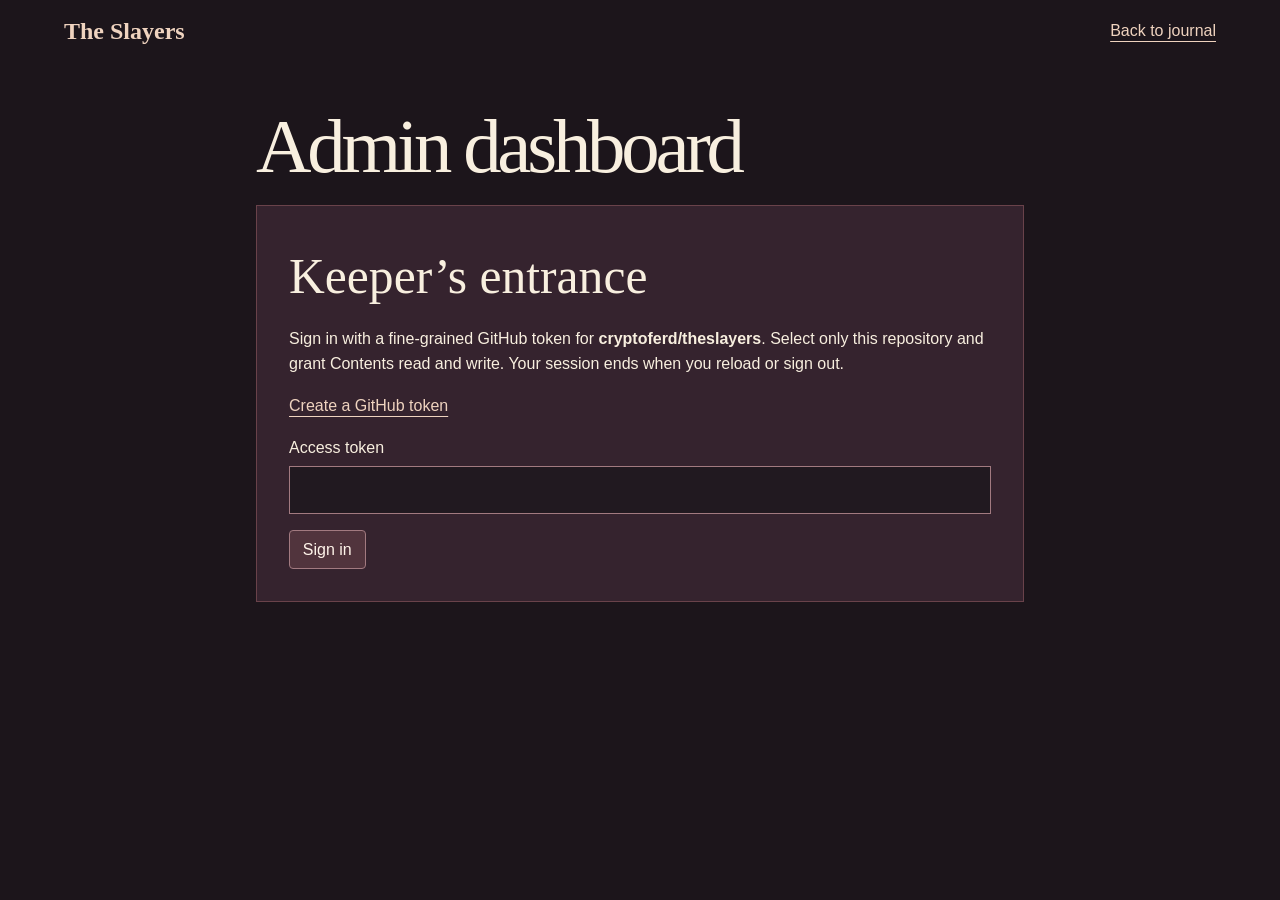
==== admin/index.html @ cf32193b "Add GitHub-authenticated journal publishing dashboard" ====
<!doctype html>
<html lang="en"><head>
<meta charset="utf-8"><meta name="viewport" content="width=device-width,initial-scale=1">
<meta http-equiv="Content-Security-Policy" content="default-src 'self'; script-src 'self'; connect-src https://api.github.com; object-src 'none'; base-uri 'none'; form-action 'none'">
<title>Admin dashboard | The Slayers</title><link rel="stylesheet" href="../style.css">
<script src="admin.js" defer></script></head><body>
<header class="wrap"><a class="brand" href="../">The Slayers</a><a href="../">Back to journal</a></header>
<main class="wrap admin"><h1>Admin dashboard</h1>
<form id="login"><h2>Keeper’s entrance</h2>
<p>Sign in with a fine-grained GitHub token for <strong>cryptoferd/theslayers</strong>. Select only this repository and grant Contents read and write. Your session ends when you reload or sign out.</p>
<a href="https://github.com/settings/personal-access-tokens/new" target="_blank" rel="noreferrer">Create a GitHub token</a>
<label>Access token<input id="token" type="password" required autocomplete="off" spellcheck="false"></label>
<button>Sign in</button></form>
<div id="desk" hidden><p id="identity"></p><button id="logout">Sign out</button>
<form id="editor"><h2>New journal entry</h2>
<label>Publish to<select id="kind"><option value="blog">Field notes</option><option value="gallery">Trail photos</option></select></label>
<label>Title<input id="title" required maxlength="160"></label>
<label id="photoLabel" hidden>Photo URL (HTTPS)<input type="url" id="photo" placeholder="https://"></label>
<label><span id="bodyLabel">Post</span><textarea id="body" required rows="6" maxlength="20000"></textarea></label>
<button>Publish to site</button></form></div>
<p id="notice" role="status" aria-live="polite"></p></main></body></html>
---- style.css ----
:root { color-scheme: dark; font: 100%/1.6 "Segoe UI", sans-serif; background: #1c151b; color: #f8efdf; }
* { box-sizing: border-box; }
body { margin: 0; }
.wrap { width: min(90%, 72rem); margin-inline: auto; }
header, footer, nav, .controls { display: flex; align-items: center; flex-wrap: wrap; gap: 1rem; }
header, footer { justify-content: space-between; padding-block: 1.1rem; }
nav { gap: clamp(.8rem, 3vw, 2rem); }
a { color: #efd3bf; text-underline-offset: .3em; }
nav a, .brand { text-decoration: none; }
a:hover { text-decoration: underline; color: white; }
.brand { font: bold 1.5rem Georgia, serif; }
.hero { padding-block: clamp(4rem, 9vw, 8rem); background-color: #39202c; background-image: linear-gradient(90deg,rgba(36,16,25,.97),rgba(62,25,37,.8) 42%,rgba(48,26,53,.4)),url("forest.jpg"); background-position: center 53%; background-size: cover; border-block: 1px solid #65505a; }
h1, h2 { font-family: Georgia, serif; font-weight: normal; line-height: 1.08; }
h1 { margin: .15em 0; font-size: clamp(4rem, 10vw, 8rem); letter-spacing: -.055em; }
h2 { margin: .25em 0 .45em; font-size: clamp(2rem, 4vw, 3.1rem); }
.eyebrow { font-size: .88rem; letter-spacing: .14em; text-transform: uppercase; font-weight: 650; color: #efbda9; margin: 0; }
.intro { font-size: clamp(1rem, 2vw, 1.23rem); }
.progress, .journal { display: grid; grid-template-columns: 1fr 1fr; gap: clamp(1rem, 4vw, 4rem); margin-block: 2rem; }
section { scroll-margin-top: 1rem; }
.progress, .journal section { padding: clamp(1.25rem, 4vw, 3rem); }
.progress { align-items: center; background: #392128; border: 1px solid #69424a; }
.journal section { background: #302232; border-top: 2px solid #926477; }
.journal section:last-child { background: #312225; border-color: #ad705c; }
.journal p:last-child { color: #dfceca; max-width: 38ch; }
.stats { min-width: 0; }
img { max-width: 100%; height: auto; display: block; }
.controls { margin-block: .85rem .45rem; }
button { font: inherit; cursor: pointer; background: #51343d; color: #fff4ea; border: 1px solid #a27a80; border-radius: .25rem; padding: .35rem .8rem; }
small { font-size: .875rem; color: #e2ccc8; }
footer { border-top: 1px solid #604553; }
:focus-visible { outline: 3px solid #ffc9aa; outline-offset: 4px; }
@media (max-width: 44rem) { .progress, .journal { grid-template-columns: 1fr; } }
.admin { max-width: 48rem; padding-block: 2rem 4rem; }
.admin h1 { font-size: clamp(2.6rem, 6vw, 5rem); }
.admin form { background: #35232e; padding: clamp(1.2rem, 4vw, 2rem); margin-block: 1rem; border: 1px solid #69424a; }
.admin label { display: block; margin-block: 1rem; }
.admin [hidden] { display: none; }
.admin input, .admin select, .admin textarea { display: block; width: 100%; margin-top: .35rem; padding: .65rem; background: #211920; color: #fff4ea; border: 1px solid #a27a80; font: inherit; }
.admin button:disabled { opacity: .65; }
.journal article { border-top: 1px solid #755562; overflow-wrap: anywhere; }
.journal article p { white-space: pre-wrap; }
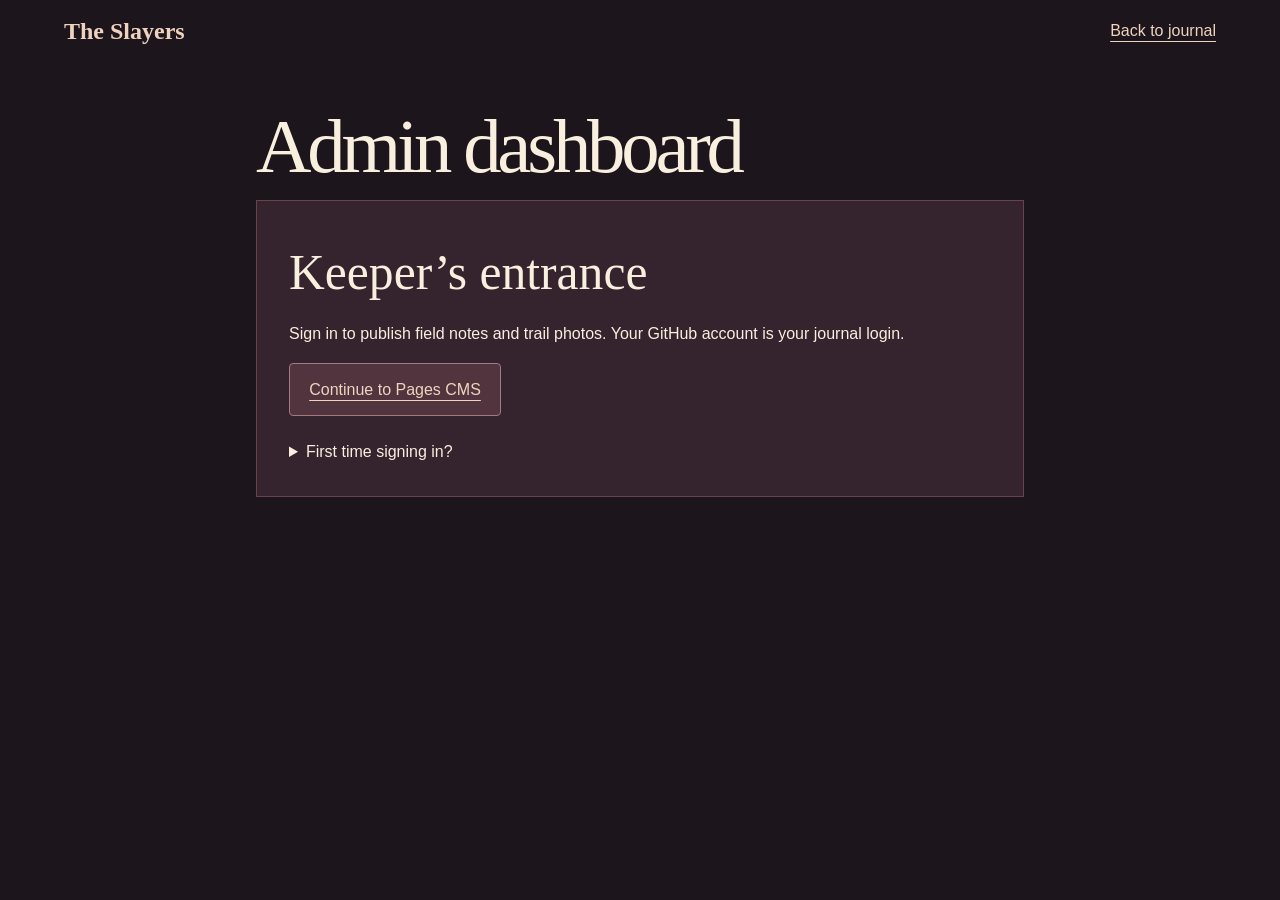
==== commit b8752078: "Use GitHub account sign-in for mobile journal editing" ====
--- a/admin/index.html
+++ b/admin/index.html
@@ -1,21 +1,17 @@
 <!doctype html>
-<html lang="en"><head>
-<meta charset="utf-8"><meta name="viewport" content="width=device-width,initial-scale=1">
-<meta http-equiv="Content-Security-Policy" content="default-src 'self'; script-src 'self'; connect-src https://api.github.com; object-src 'none'; base-uri 'none'; form-action 'none'">
-<title>Admin dashboard | The Slayers</title><link rel="stylesheet" href="../style.css">
-<script src="admin.js" defer></script></head><body>
+<html lang="en">
+<head>
+<meta charset="utf-8">
+<meta name="viewport" content="width=device-width,initial-scale=1">
+<title>Admin dashboard | The Slayers</title>
+<link rel="stylesheet" href="../style.css">
+</head>
+<body>
 <header class="wrap"><a class="brand" href="../">The Slayers</a><a href="../">Back to journal</a></header>
-<main class="wrap admin"><h1>Admin dashboard</h1>
-<form id="login"><h2>Keeper’s entrance</h2>
-<p>Sign in with a fine-grained GitHub token for <strong>cryptoferd/theslayers</strong>. Select only this repository and grant Contents read and write. Your session ends when you reload or sign out.</p>
-<a href="https://github.com/settings/personal-access-tokens/new" target="_blank" rel="noreferrer">Create a GitHub token</a>
-<label>Access token<input id="token" type="password" required autocomplete="off" spellcheck="false"></label>
-<button>Sign in</button></form>
-<div id="desk" hidden><p id="identity"></p><button id="logout">Sign out</button>
-<form id="editor"><h2>New journal entry</h2>
-<label>Publish to<select id="kind"><option value="blog">Field notes</option><option value="gallery">Trail photos</option></select></label>
-<label>Title<input id="title" required maxlength="160"></label>
-<label id="photoLabel" hidden>Photo URL (HTTPS)<input type="url" id="photo" placeholder="https://"></label>
-<label><span id="bodyLabel">Post</span><textarea id="body" required rows="6" maxlength="20000"></textarea></label>
-<button>Publish to site</button></form></div>
-<p id="notice" role="status" aria-live="polite"></p></main></body></html>
+<main class="wrap admin">
+<h1>Admin dashboard</h1>
+<section class="admin-login"><h2>Keeper’s entrance</h2>
+<p>Sign in to publish field notes and trail photos. Your GitHub account is your journal login.</p>
+<a class="login-link" href="https://app.pagescms.org/cryptoferd/theslayers/main">Continue to Pages CMS</a>
+<details><summary>First time signing in?</summary><p>Choose <strong>Sign in with GitHub</strong>. On GitHub, use the account that manages this site. When asked to install Pages CMS, choose <strong>Only select repositories</strong> and select <strong>theslayers</strong>. Open the journal editor to add your entry.</p></details>
+</section></main></body></html>
--- a/style.css
+++ b/style.css
@@ -39,3 +39,7 @@
 .admin button:disabled { opacity: .65; }
 .journal article { border-top: 1px solid #755562; overflow-wrap: anywhere; }
 .journal article p { white-space: pre-wrap; }
+.admin-login { background: #35232e; border: 1px solid #69424a; padding: clamp(1.2rem, 4vw, 2rem); }
+.login-link { display: inline-block; background: #51343d; padding: .8rem 1.2rem; border: 1px solid #a27a80; border-radius: .25rem; }
+.admin-login details { margin-top: 1.4rem; }
+.admin-login summary { cursor: pointer; }
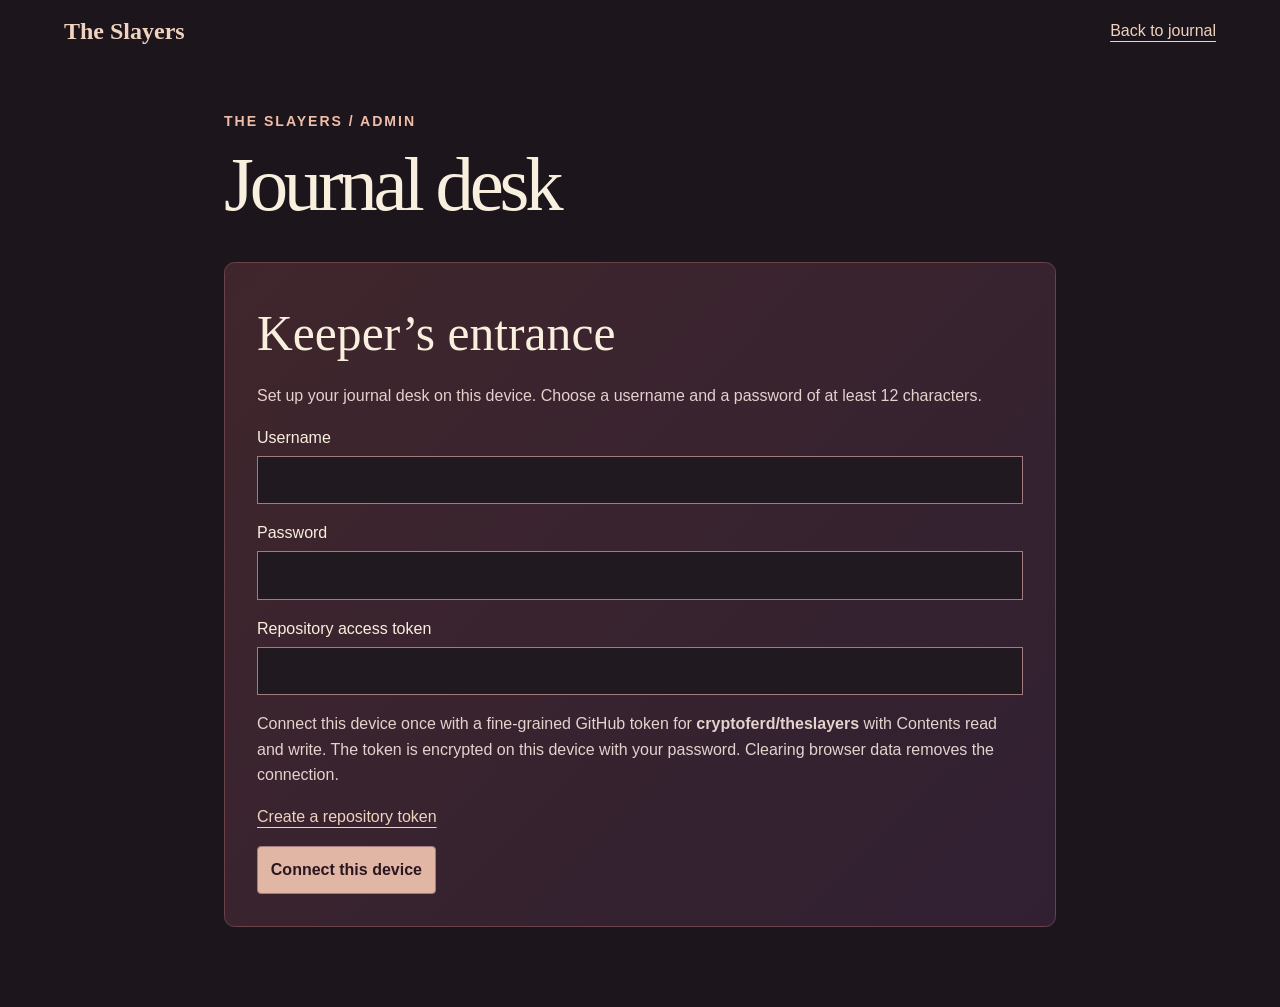
==== commit 2d7b8a6a: "Build an on-site mobile journal desk with photo uploads" ====
--- a/admin/index.html
+++ b/admin/index.html
@@ -1,17 +1,24 @@
 <!doctype html>
-<html lang="en">
-<head>
-<meta charset="utf-8">
-<meta name="viewport" content="width=device-width,initial-scale=1">
-<title>Admin dashboard | The Slayers</title>
-<link rel="stylesheet" href="../style.css">
-</head>
-<body>
-<header class="wrap"><a class="brand" href="../">The Slayers</a><a href="../">Back to journal</a></header>
-<main class="wrap admin">
-<h1>Admin dashboard</h1>
-<section class="admin-login"><h2>Keeper’s entrance</h2>
-<p>Sign in to publish field notes and trail photos. Your GitHub account is your journal login.</p>
-<a class="login-link" href="https://app.pagescms.org/cryptoferd/theslayers/main">Continue to Pages CMS</a>
-<details><summary>First time signing in?</summary><p>Choose <strong>Sign in with GitHub</strong>. On GitHub, use the account that manages this site. When asked to install Pages CMS, choose <strong>Only select repositories</strong> and select <strong>theslayers</strong>. Open the journal editor to add your entry.</p></details>
-</section></main></body></html>
+<html lang="en"><head><meta charset="utf-8"><meta name="viewport" content="width=device-width,initial-scale=1">
+<meta http-equiv="Content-Security-Policy" content="default-src 'self'; connect-src https://api.github.com; img-src 'self' blob:; object-src 'none'; base-uri 'none'; form-action 'none'">
+<title>Journal desk | The Slayers</title><link rel="stylesheet" href="../style.css"><link rel="stylesheet" href="desk.css"><script src="desk.js" defer></script></head>
+<body><header class="wrap"><a class="brand" href="../">The Slayers</a><a href="../">Back to journal</a></header>
+<main class="wrap admin"><p class="eyebrow">The Slayers / Admin</p><h1>Journal desk</h1>
+<form id="gate"><h2 id="heading">Keeper’s entrance</h2>
+<p id="help"></p>
+<label>Username<input id="name" required autocomplete="username" autocapitalize="none"></label>
+<label>Password<input id="password" type="password" required autocomplete="current-password"></label>
+<div id="setup" hidden><label>Repository access token<input id="token" type="password" autocomplete="off"></label>
+<p>Connect this device once with a fine-grained GitHub token for <strong>cryptoferd/theslayers</strong> with Contents read and write. The token is encrypted on this device with your password. Clearing browser data removes the connection.</p>
+<a href="https://github.com/settings/personal-access-tokens/new" target="_blank" rel="noreferrer">Create a repository token</a></div>
+<button id="enter">Unlock desk</button></form>
+<section id="desk" hidden><div class="toolbar"><p id="owner"></p><button id="lock">Lock desk</button></div>
+<form id="editor"><h2>New entry</h2>
+<label>Publish to<select id="kind"><option value="blog">Field notes</option><option value="gallery">Trail photos</option></select></label>
+<label>Title<input id="title" required maxlength="160"></label>
+<label><span id="bodyLabel">Field log</span><textarea id="body" required rows="5" maxlength="20000"></textarea></label>
+<label>Photo <span id="optional">(optional)</span><input id="photo" type="file" accept="image/*"></label>
+<img id="preview" hidden alt="Selected photo preview"><button id="remove" type="button" hidden>Remove photo</button>
+<button id="publish">Publish entry</button></form></section>
+<p id="notice" role="status" aria-live="polite"></p>
+</main></body></html>
--- a/admin/desk.css
+++ b/admin/desk.css
@@ -0,0 +1,12 @@
+.admin {max-width:52rem}
+.admin > .eyebrow {margin-top:1rem}
+.admin h1 {margin-bottom:.45em}
+.admin form {border-radius:.65rem;background:linear-gradient(135deg,#40262c,#302032)}
+.admin form button {margin-top:1rem}
+#enter,#publish {background:#e1b6a5;color:#2b1721;font-weight:650;min-height:48px}
+.toolbar {display:flex;justify-content:space-between;align-items:center;gap:1rem}
+#preview {max-height:22rem;max-width:100%;object-fit:contain;border-radius:.4rem}
+#photo {padding:.75rem}
+#photo::file-selector-button {font:inherit;padding:.4rem;margin-right:.8rem}
+#setup p,#help {color:#e4d2cd}
+#notice:not(:empty) {border-left:3px solid #c78e76;padding:.7rem 1rem;background:#33252c}
